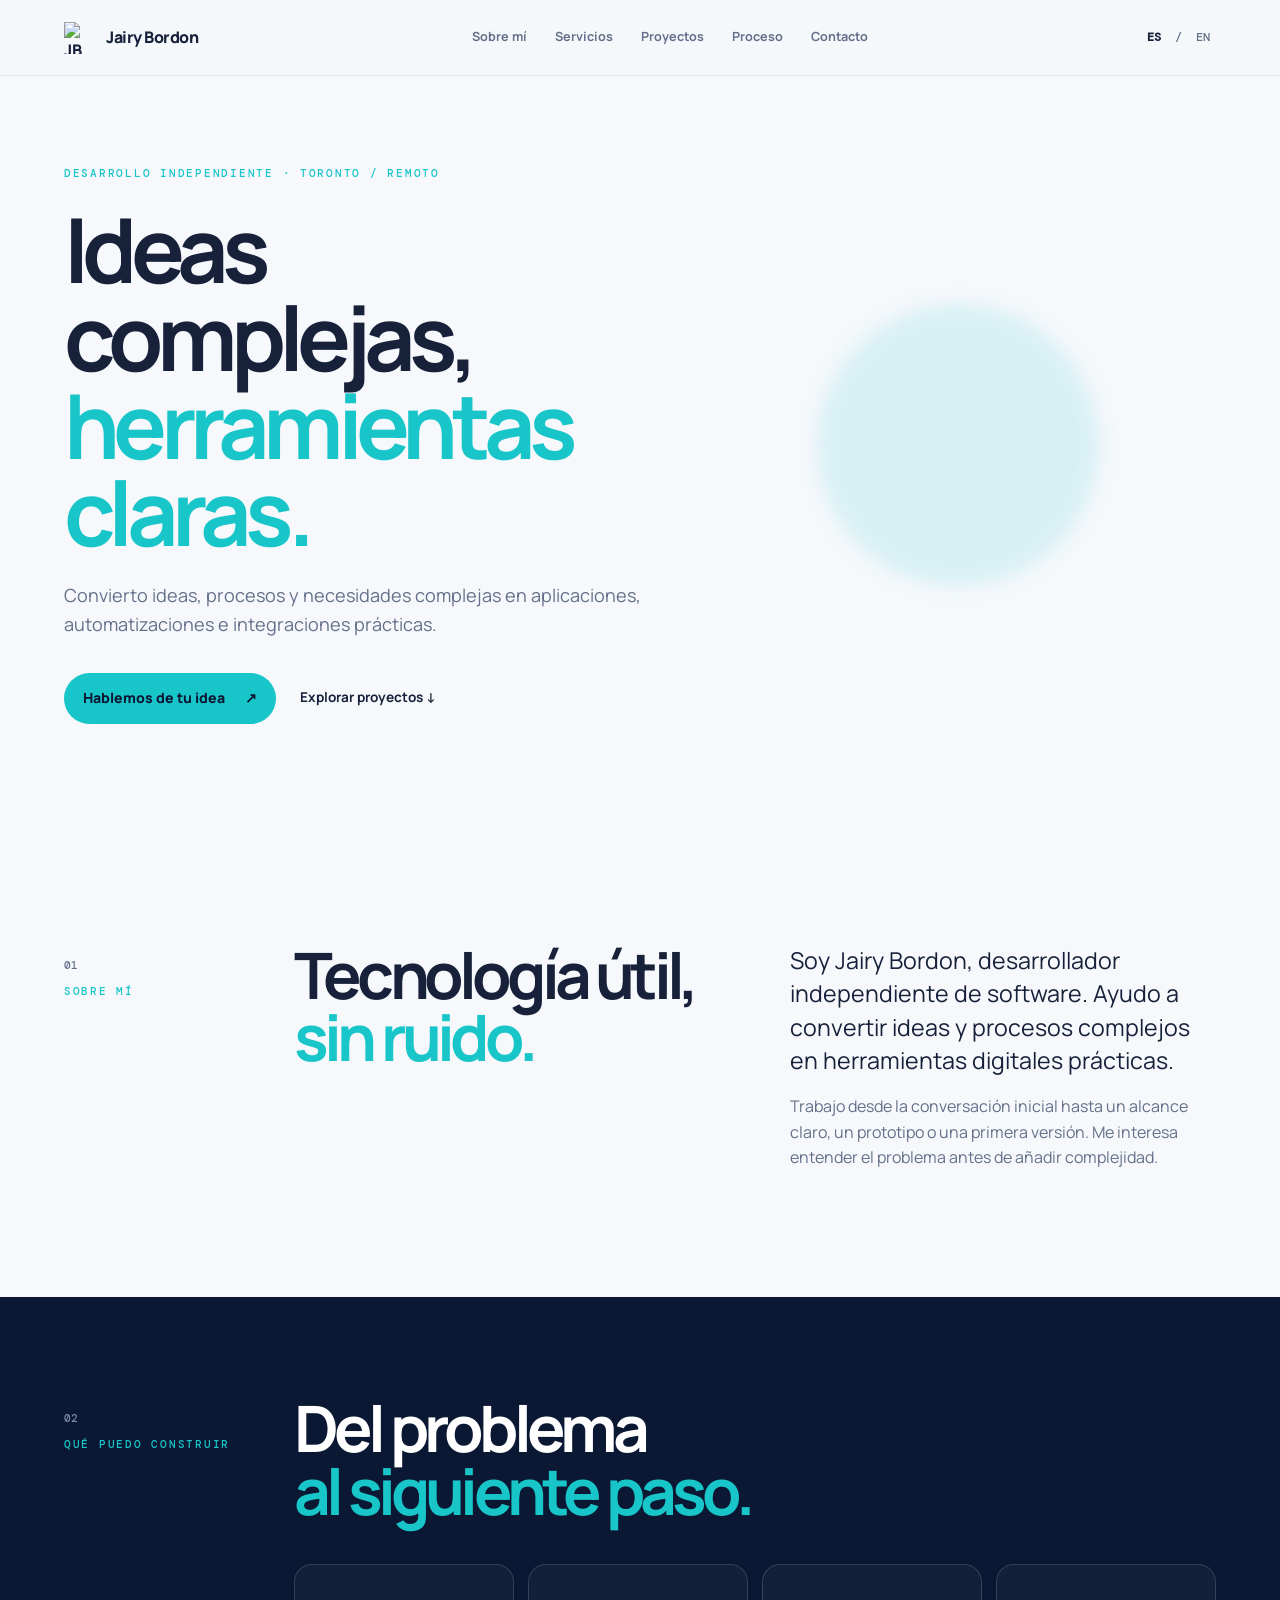
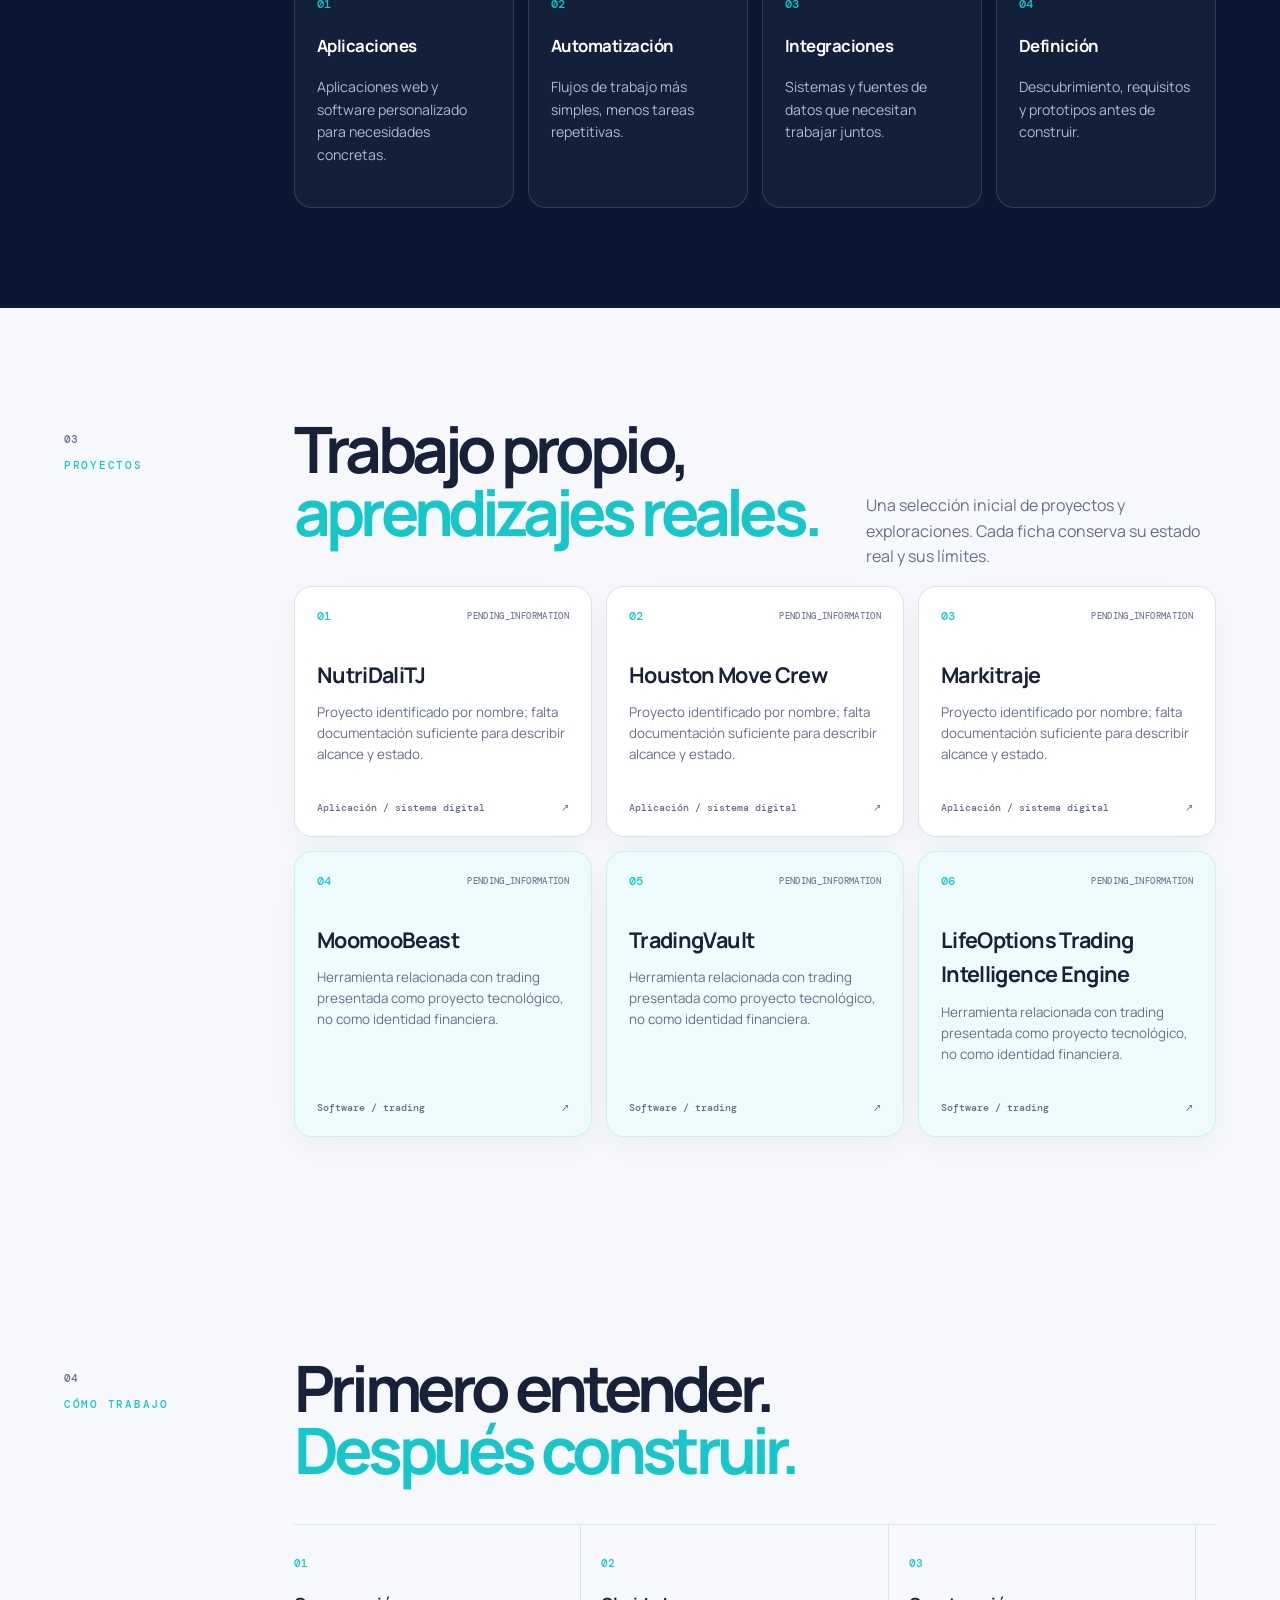
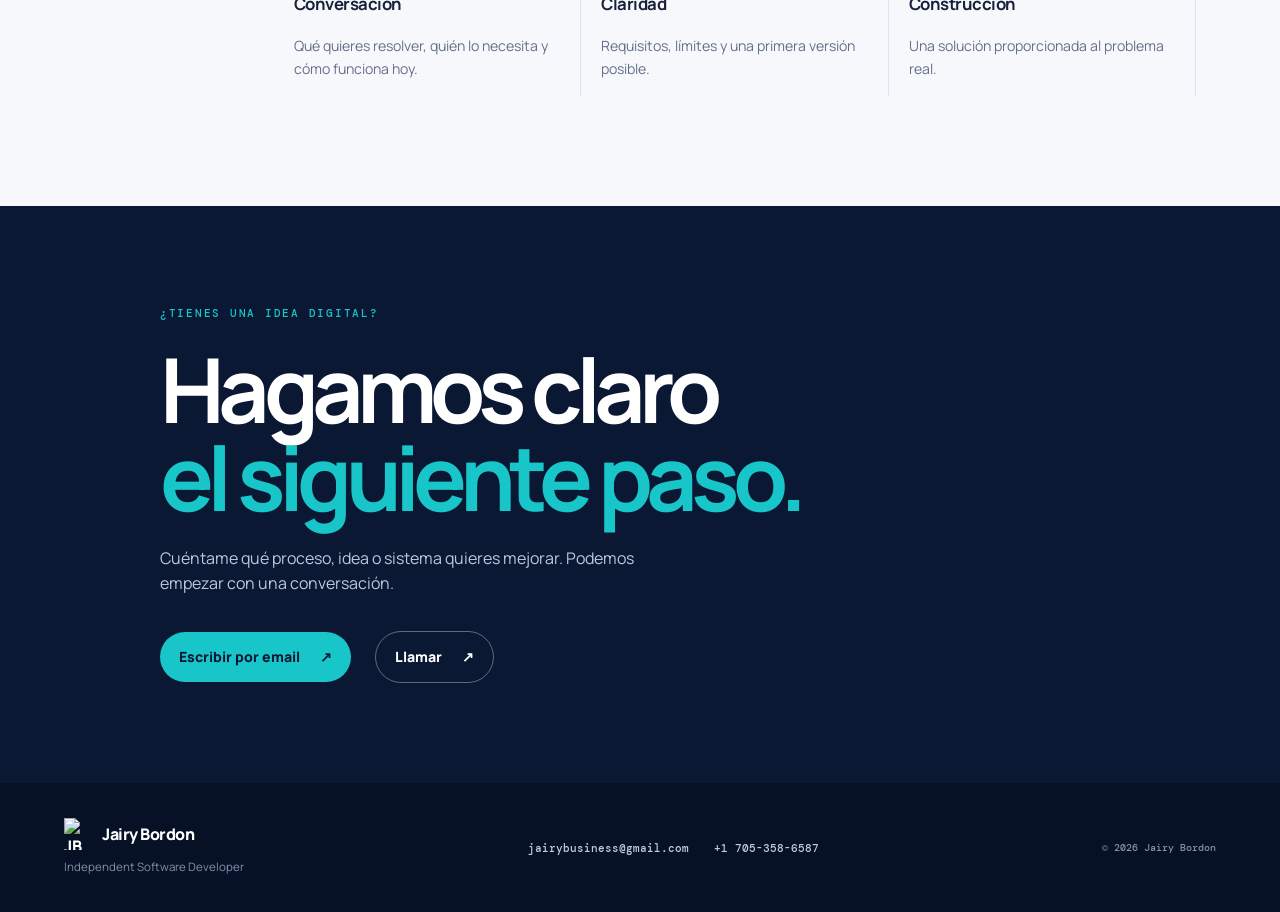
==== web/index.html @ 94739e85 "feat: add bilingual Jairy Bordon portfolio site" ====
<!doctype html>
<html lang="es">
  <head>
    <meta charset="utf-8" />
    <meta name="viewport" content="width=device-width, initial-scale=1" />
    <meta name="theme-color" content="#0b1833" />
    <meta name="description" content="Jairy Bordon — desarrollador independiente de software, aplicaciones, automatización e integraciones." />
    <meta property="og:title" content="Jairy Bordon — Independent Software Developer" />
    <meta property="og:description" content="Aplicaciones, automatización e integraciones para convertir ideas complejas en herramientas prácticas." />
    <meta property="og:type" content="website" />
    <link rel="icon" href="../06_assets/phase-1/JB_favicon.svg" type="image/svg+xml" />
    <link rel="stylesheet" href="styles.css" />
    <title>Jairy Bordon — Desarrollador independiente de software</title>
  </head>
  <body>
    <header class="site-header">
      <a class="brand" href="#top" aria-label="Jairy Bordon, inicio">
        <img src="../06_assets/phase-1/JB_logo_primary.svg" alt="JB" />
        <span>Jairy Bordon</span>
      </a>
      <nav class="nav" aria-label="Navegación principal">
        <a href="#about" data-i18n="navAbout">Sobre mí</a>
        <a href="#services" data-i18n="navServices">Servicios</a>
        <a href="#projects" data-i18n="navProjects">Proyectos</a>
        <a href="#process" data-i18n="navProcess">Proceso</a>
        <a href="#contact" data-i18n="navContact">Contacto</a>
      </nav>
      <div class="header-actions">
        <a class="language active" href="#" data-lang="es">ES</a>
        <span>/</span>
        <a class="language" href="#" data-lang="en">EN</a>
        <button class="menu-toggle" aria-expanded="false" aria-controls="mobile-nav" aria-label="Abrir menú">☰</button>
      </div>
    </header>

    <nav id="mobile-nav" class="mobile-nav" aria-label="Navegación móvil">
      <a href="#about" data-i18n="navAbout">Sobre mí</a><a href="#services" data-i18n="navServices">Servicios</a><a href="#projects" data-i18n="navProjects">Proyectos</a><a href="#process" data-i18n="navProcess">Proceso</a><a href="#contact" data-i18n="navContact">Contacto</a>
    </nav>

    <main id="top">
      <section class="hero section-shell">
        <div class="hero-copy">
          <p class="eyebrow" data-i18n="eyebrow">DESARROLLO INDEPENDIENTE · TORONTO / REMOTO</p>
          <h1 data-i18n="heroTitle">Ideas complejas,<br /><em>herramientas claras.</em></h1>
          <p class="hero-lede" data-i18n="heroLede">Convierto ideas, procesos y necesidades complejas en aplicaciones, automatizaciones e integraciones prácticas.</p>
          <div class="hero-actions"><a class="button primary" href="#contact" data-i18n="heroCta">Hablemos de tu idea <span>↗</span></a><a class="text-link" href="#projects" data-i18n="heroExplore">Explorar proyectos ↓</a></div>
        </div>
        <div class="hero-mark" aria-hidden="true"><div class="mark-glow"></div><img src="../06_assets/phase-1/JB_logo_primary.svg" alt="" /></div>
      </section>

      <section id="about" class="section-shell split-section">
        <div class="section-label"><span>01</span><span data-i18n="aboutLabel">SOBRE MÍ</span></div>
        <div class="section-content about-grid"><div><h2 data-i18n="aboutTitle">Tecnología útil,<br /><em>sin ruido.</em></h2></div><div><p class="large-copy" data-i18n="aboutCopy">Soy Jairy Bordon, desarrollador independiente de software. Ayudo a convertir ideas y procesos complejos en herramientas digitales prácticas.</p><p data-i18n="aboutCopy2">Trabajo desde la conversación inicial hasta un alcance claro, un prototipo o una primera versión. Me interesa entender el problema antes de añadir complejidad.</p></div></div>
      </section>

      <section id="services" class="section-shell dark-section">
        <div class="section-label"><span>02</span><span data-i18n="servicesLabel">QUÉ PUEDO CONSTRUIR</span></div>
        <div class="section-content"><h2 data-i18n="servicesTitle">Del problema<br /><em>al siguiente paso.</em></h2><div class="service-grid">
          <article class="service-card"><span>01</span><h3 data-i18n="service1Title">Aplicaciones</h3><p data-i18n="service1Copy">Aplicaciones web y software personalizado para necesidades concretas.</p></article>
          <article class="service-card"><span>02</span><h3 data-i18n="service2Title">Automatización</h3><p data-i18n="service2Copy">Flujos de trabajo más simples, menos tareas repetitivas.</p></article>
          <article class="service-card"><span>03</span><h3 data-i18n="service3Title">Integraciones</h3><p data-i18n="service3Copy">Sistemas y fuentes de datos que necesitan trabajar juntos.</p></article>
          <article class="service-card"><span>04</span><h3 data-i18n="service4Title">Definición</h3><p data-i18n="service4Copy">Descubrimiento, requisitos y prototipos antes de construir.</p></article>
        </div></div>
      </section>

      <section id="projects" class="section-shell split-section">
        <div class="section-label"><span>03</span><span data-i18n="projectsLabel">PROYECTOS</span></div>
        <div class="section-content"><div class="projects-heading"><h2 data-i18n="projectsTitle">Trabajo propio,<br /><em>aprendizajes reales.</em></h2><p data-i18n="projectsIntro">Una selección inicial de proyectos y exploraciones. Cada ficha conserva su estado real y sus límites.</p></div><div class="project-grid">
          <article class="project-card"><div class="project-top"><span class="project-number">01</span><span class="status">PENDING_INFORMATION</span></div><h3>NutriDaliTJ</h3><p data-i18n="projectPending">Proyecto identificado por nombre; falta documentación suficiente para describir alcance y estado.</p><div class="project-foot"><span data-i18n="projectCategory">Aplicación / sistema digital</span><span>↗</span></div></article>
          <article class="project-card"><div class="project-top"><span class="project-number">02</span><span class="status">PENDING_INFORMATION</span></div><h3>Houston Move Crew</h3><p data-i18n="projectPending">Proyecto identificado por nombre; falta documentación suficiente para describir alcance y estado.</p><div class="project-foot"><span data-i18n="projectCategory">Operaciones / sistema</span><span>↗</span></div></article>
          <article class="project-card"><div class="project-top"><span class="project-number">03</span><span class="status">PENDING_INFORMATION</span></div><h3>Markitraje</h3><p data-i18n="projectPending">Proyecto identificado por nombre; falta documentación suficiente para describir alcance y estado.</p><div class="project-foot"><span data-i18n="projectCategory">Producto tecnológico</span><span>↗</span></div></article>
          <article class="project-card accent-card"><div class="project-top"><span class="project-number">04</span><span class="status">PENDING_INFORMATION</span></div><h3>MoomooBeast</h3><p data-i18n="tradingProject">Herramienta relacionada con trading presentada como proyecto tecnológico, no como identidad financiera.</p><div class="project-foot"><span data-i18n="tradingCategory">Software / trading</span><span>↗</span></div></article>
          <article class="project-card accent-card"><div class="project-top"><span class="project-number">05</span><span class="status">PENDING_INFORMATION</span></div><h3>TradingVault</h3><p data-i18n="tradingProject">Herramienta relacionada con trading presentada como proyecto tecnológico, no como identidad financiera.</p><div class="project-foot"><span data-i18n="tradingCategory">Software / trading</span><span>↗</span></div></article>
          <article class="project-card accent-card"><div class="project-top"><span class="project-number">06</span><span class="status">PENDING_INFORMATION</span></div><h3>LifeOptions Trading Intelligence Engine</h3><p data-i18n="tradingProject">Herramienta relacionada con trading presentada como proyecto tecnológico, no como identidad financiera.</p><div class="project-foot"><span data-i18n="tradingCategory">Software / intelligence</span><span>↗</span></div></article>
        </div></div>
      </section>

      <section id="process" class="section-shell process-section">
        <div class="section-label"><span>04</span><span data-i18n="processLabel">CÓMO TRABAJO</span></div><div class="section-content"><h2 data-i18n="processTitle">Primero entender.<br /><em>Después construir.</em></h2><div class="process-list"><div><span>01</span><h3 data-i18n="process1Title">Conversación</h3><p data-i18n="process1Copy">Qué quieres resolver, quién lo necesita y cómo funciona hoy.</p></div><div><span>02</span><h3 data-i18n="process2Title">Claridad</h3><p data-i18n="process2Copy">Requisitos, límites y una primera versión posible.</p></div><div><span>03</span><h3 data-i18n="process3Title">Construcción</h3><p data-i18n="process3Copy">Una solución proporcionada al problema real.</p></div></div></div>
      </section>

      <section id="contact" class="contact-section"><div class="section-shell contact-inner"><p class="eyebrow" data-i18n="contactEyebrow">¿TIENES UNA IDEA DIGITAL?</p><h2 data-i18n="contactTitle">Hagamos claro<br /><em>el siguiente paso.</em></h2><p data-i18n="contactCopy">Cuéntame qué proceso, idea o sistema quieres mejorar. Podemos empezar con una conversación.</p><div class="contact-actions"><a class="button primary" href="mailto:jairybusiness@gmail.com" data-i18n="emailCta">Escribir por email <span>↗</span></a><a class="button outline" href="tel:+17053586587" data-i18n="callCta">Llamar <span>↗</span></a></div></div></section>
    </main>
    <footer class="site-footer"><div class="section-shell footer-inner"><div><a class="brand" href="#top"><img src="../06_assets/phase-1/JB_logo_primary.svg" alt="JB" /><span>Jairy Bordon</span></a><p data-i18n="footerRole">Independent Software Developer</p></div><div class="footer-links"><a href="mailto:jairybusiness@gmail.com">jairybusiness@gmail.com</a><a href="tel:+17053586587">+1 705-358-6587</a></div><span class="footer-note">© <span id="year"></span> Jairy Bordon</span></div></footer>
    <script src="app.js"></script>
  </body>
</html>
---- web/styles.css ----
@import url('https://fonts.googleapis.com/css2?family=DM+Mono:wght@400;500&family=Manrope:wght@400;500;600;700;800&display=swap');
:root{--navy:#0b1833;--navy-2:#102957;--ink:#17213a;--muted:#64708a;--line:#dce3ed;--paper:#f6f8fb;--teal:#18c5c9;--white:#fff;--radius:18px}*{box-sizing:border-box}html{scroll-behavior:smooth}body{margin:0;background:var(--paper);color:var(--ink);font-family:Manrope,Arial,sans-serif;line-height:1.6}a{color:inherit;text-decoration:none}p{margin:0 0 1rem}.site-header{height:76px;padding:0 5vw;display:flex;align-items:center;justify-content:space-between;background:rgba(246,248,251,.9);backdrop-filter:blur(15px);position:sticky;top:0;z-index:5;border-bottom:1px solid rgba(220,227,237,.7)}.brand{display:flex;align-items:center;gap:10px;font-weight:800;letter-spacing:-.03em}.brand img{width:32px;height:32px;object-fit:contain}.nav{display:flex;gap:28px;font-size:.79rem;font-weight:700;color:var(--muted)}.nav a:hover,.footer-links a:hover,.text-link:hover{color:var(--teal)}.header-actions{display:flex;gap:8px;align-items:center;font:500 .72rem 'DM Mono',monospace;color:var(--muted)}.language{padding:6px}.language.active{color:var(--ink);font-weight:700}.menu-toggle{display:none;border:0;background:none;font-size:1.4rem}.mobile-nav{display:none}.section-shell{width:min(1180px,90vw);margin:auto}.hero{min-height:650px;display:grid;grid-template-columns:1.08fr .92fr;align-items:center;gap:30px;padding:90px 0 110px}.eyebrow,.section-label{font:500 .68rem 'DM Mono',monospace;letter-spacing:.16em;color:var(--teal)}.hero h1,h2{font-size:clamp(3rem,7vw,6.2rem);line-height:.98;letter-spacing:-.075em;margin:25px 0}.hero h1 em,h2 em{font-style:normal;color:var(--teal)}.hero-lede{max-width:580px;font-size:1.13rem;color:var(--muted)}.hero-actions,.contact-actions{display:flex;align-items:center;gap:24px;margin-top:34px}.button{display:inline-flex;gap:20px;align-items:center;padding:14px 19px;border-radius:999px;font-weight:800;font-size:.88rem;transition:transform .2s,background .2s}.button:hover{transform:translateY(-2px)}.button.primary{background:var(--teal);color:var(--navy)}.button.outline{border:1px solid rgba(255,255,255,.35);color:white}.text-link{font-weight:700;font-size:.85rem}.hero-mark{min-height:390px;position:relative;display:grid;place-items:center}.hero-mark img{width:min(440px,80%);position:relative;filter:drop-shadow(22px 22px 0 rgba(24,197,201,.12))}.mark-glow{position:absolute;width:280px;height:280px;border-radius:50%;background:rgba(24,197,201,.14);filter:blur(10px)}.split-section{display:grid;grid-template-columns:180px 1fr;gap:50px;padding:110px 0}.section-label{display:flex;gap:12px;flex-direction:column;padding-top:14px}.section-label span:first-child{color:var(--muted);letter-spacing:0}.section-content h2{font-size:clamp(2.5rem,5vw,4.6rem);margin:0 0 42px}.about-grid{display:grid;grid-template-columns:1fr 1fr;gap:70px}.large-copy{font-size:1.45rem;line-height:1.45;color:var(--ink)}.about-grid p:not(.large-copy){color:var(--muted)}.dark-section{background:var(--navy);color:white;width:100%;padding:100px max(5vw,calc((100vw - 1180px)/2));display:grid;grid-template-columns:180px 1fr;gap:50px}.dark-section .section-label{color:var(--teal)}.dark-section .section-label span:first-child{color:#7d8ba8}.service-grid,.project-grid{display:grid;grid-template-columns:repeat(4,1fr);gap:14px}.service-card{padding:25px 22px;border:1px solid rgba(255,255,255,.14);border-radius:var(--radius);min-height:190px;background:rgba(255,255,255,.035)}.service-card span,.project-number{font:500 .72rem 'DM Mono',monospace;color:var(--teal)}h3{font-size:1.05rem;letter-spacing:-.03em}.service-card p{color:#afbad0;font-size:.88rem}.projects-heading{display:flex;justify-content:space-between;align-items:end;gap:35px}.projects-heading p{max-width:350px;color:var(--muted)}.project-grid{grid-template-columns:repeat(3,1fr)}.project-card{background:white;border:1px solid var(--line);border-radius:var(--radius);padding:22px;min-height:230px;display:flex;flex-direction:column;box-shadow:0 12px 35px rgba(24,41,73,.04)}.project-card.accent-card{background:#eefbfd;border-color:#c9f0f0}.project-top,.project-foot{display:flex;justify-content:space-between;align-items:center}.status{font:500 .55rem 'DM Mono',monospace;color:#72809a;letter-spacing:.04em}.project-card h3{font-size:1.35rem;margin:34px 0 10px}.project-card p{font-size:.84rem;color:var(--muted);line-height:1.55}.project-foot{margin-top:auto;padding-top:20px;color:var(--muted);font:500 .63rem 'DM Mono',monospace}.process-section{display:grid;grid-template-columns:180px 1fr;gap:50px;padding:110px 0}.process-list{display:grid;grid-template-columns:repeat(3,1fr);border-top:1px solid var(--line)}.process-list>div{padding:24px 20px 0 0;border-right:1px solid var(--line);margin-right:20px}.process-list span{font:500 .7rem 'DM Mono',monospace;color:var(--teal)}.process-list p{color:var(--muted);font-size:.88rem}.contact-section{background:var(--navy);color:white;padding:100px 0}.contact-inner{max-width:960px}.contact-section h2{margin-bottom:25px}.contact-section p:not(.eyebrow){color:#bdc8dd;max-width:510px}.site-footer{background:#071126;color:#c1cbe0;padding:35px 0}.footer-inner{display:flex;align-items:center;justify-content:space-between;gap:25px}.footer-inner .brand{color:white}.footer-inner .brand img{width:28px}.footer-inner p{font-size:.72rem;color:#8190ab;margin:8px 0 0}.footer-links{display:flex;gap:25px;font:500 .7rem 'DM Mono',monospace}.footer-note{font:500 .65rem 'DM Mono',monospace;color:#8190ab}@media(max-width:850px){.nav{display:none}.menu-toggle{display:block}.mobile-nav{position:fixed;top:76px;right:5vw;left:5vw;padding:18px;background:white;border:1px solid var(--line);border-radius:14px;box-shadow:0 15px 35px rgba(10,25,50,.15);z-index:4}.mobile-nav.open{display:grid;gap:16px}.hero{grid-template-columns:1fr;padding:70px 0}.hero-mark{min-height:300px;order:-1}.hero-mark img{width:250px}.split-section,.dark-section,.process-section{grid-template-columns:1fr;gap:28px;padding:75px 5vw}.about-grid{grid-template-columns:1fr;gap:25px}.section-shell{width:auto;margin:0 5vw}.dark-section .section-content{width:auto}.service-grid{grid-template-columns:repeat(2,1fr)}.project-grid{grid-template-columns:1fr 1fr}.projects-heading{display:block}.projects-heading p{margin-top:-25px;margin-bottom:35px}.footer-inner{flex-wrap:wrap}.footer-links{width:100%;order:3}}@media(max-width:520px){.hero h1{font-size:3.5rem}.hero-lede{font-size:1rem}.hero-actions{align-items:flex-start;flex-direction:column;gap:18px}.service-grid,.project-grid{grid-template-columns:1fr}.contact-actions{flex-wrap:wrap}.footer-links{flex-direction:column;gap:8px}}
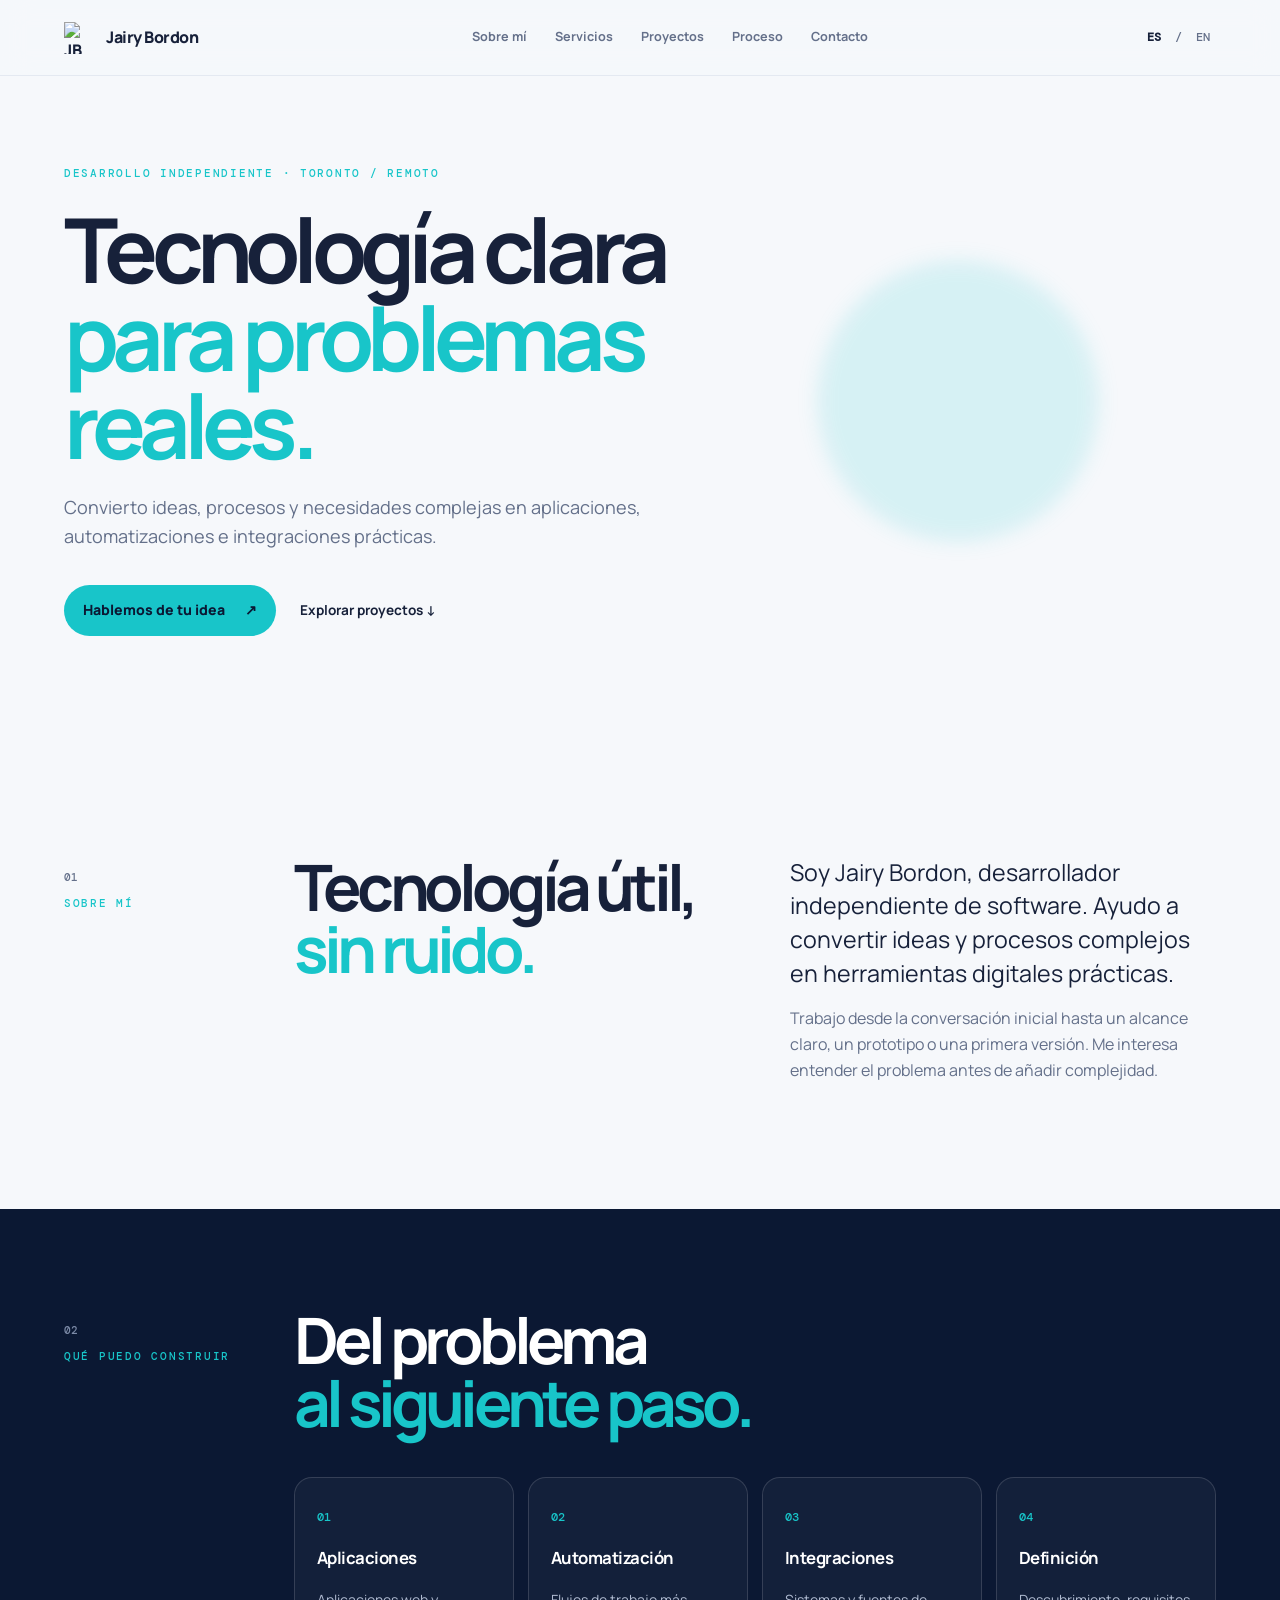
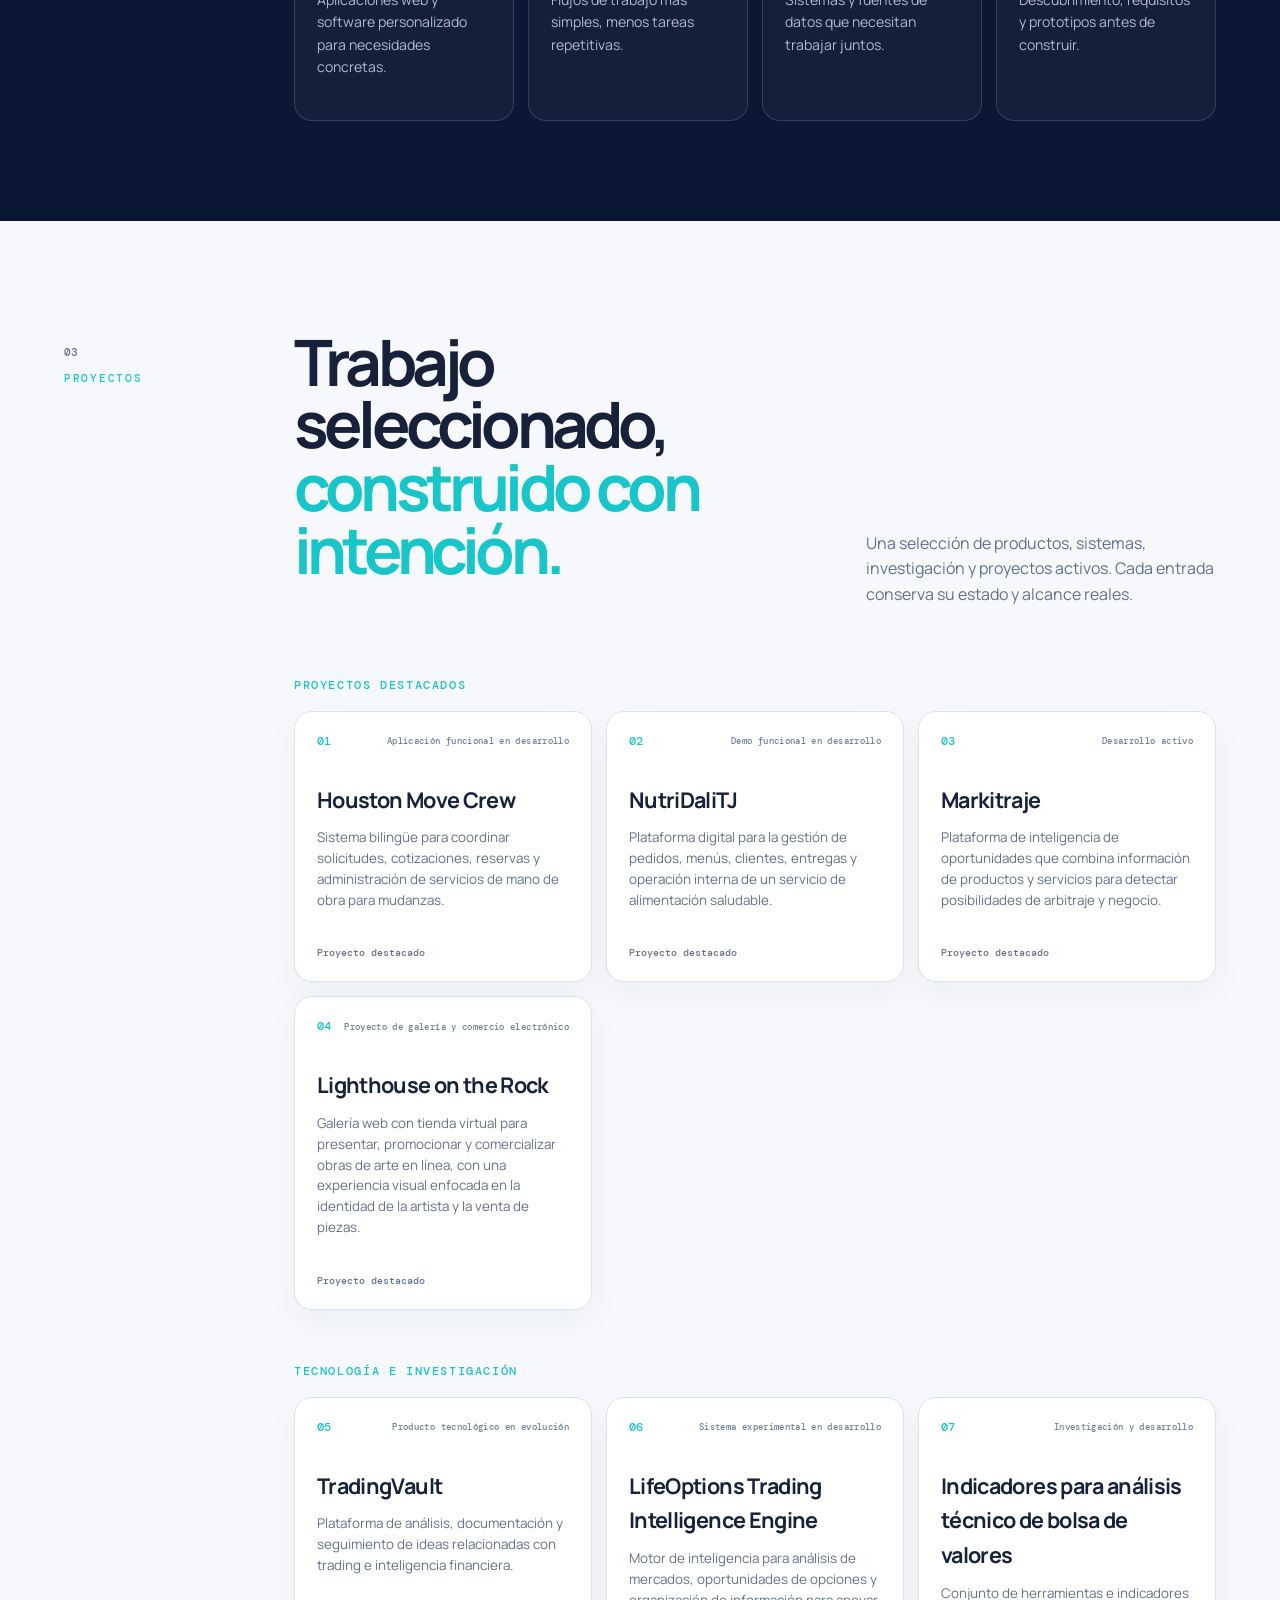
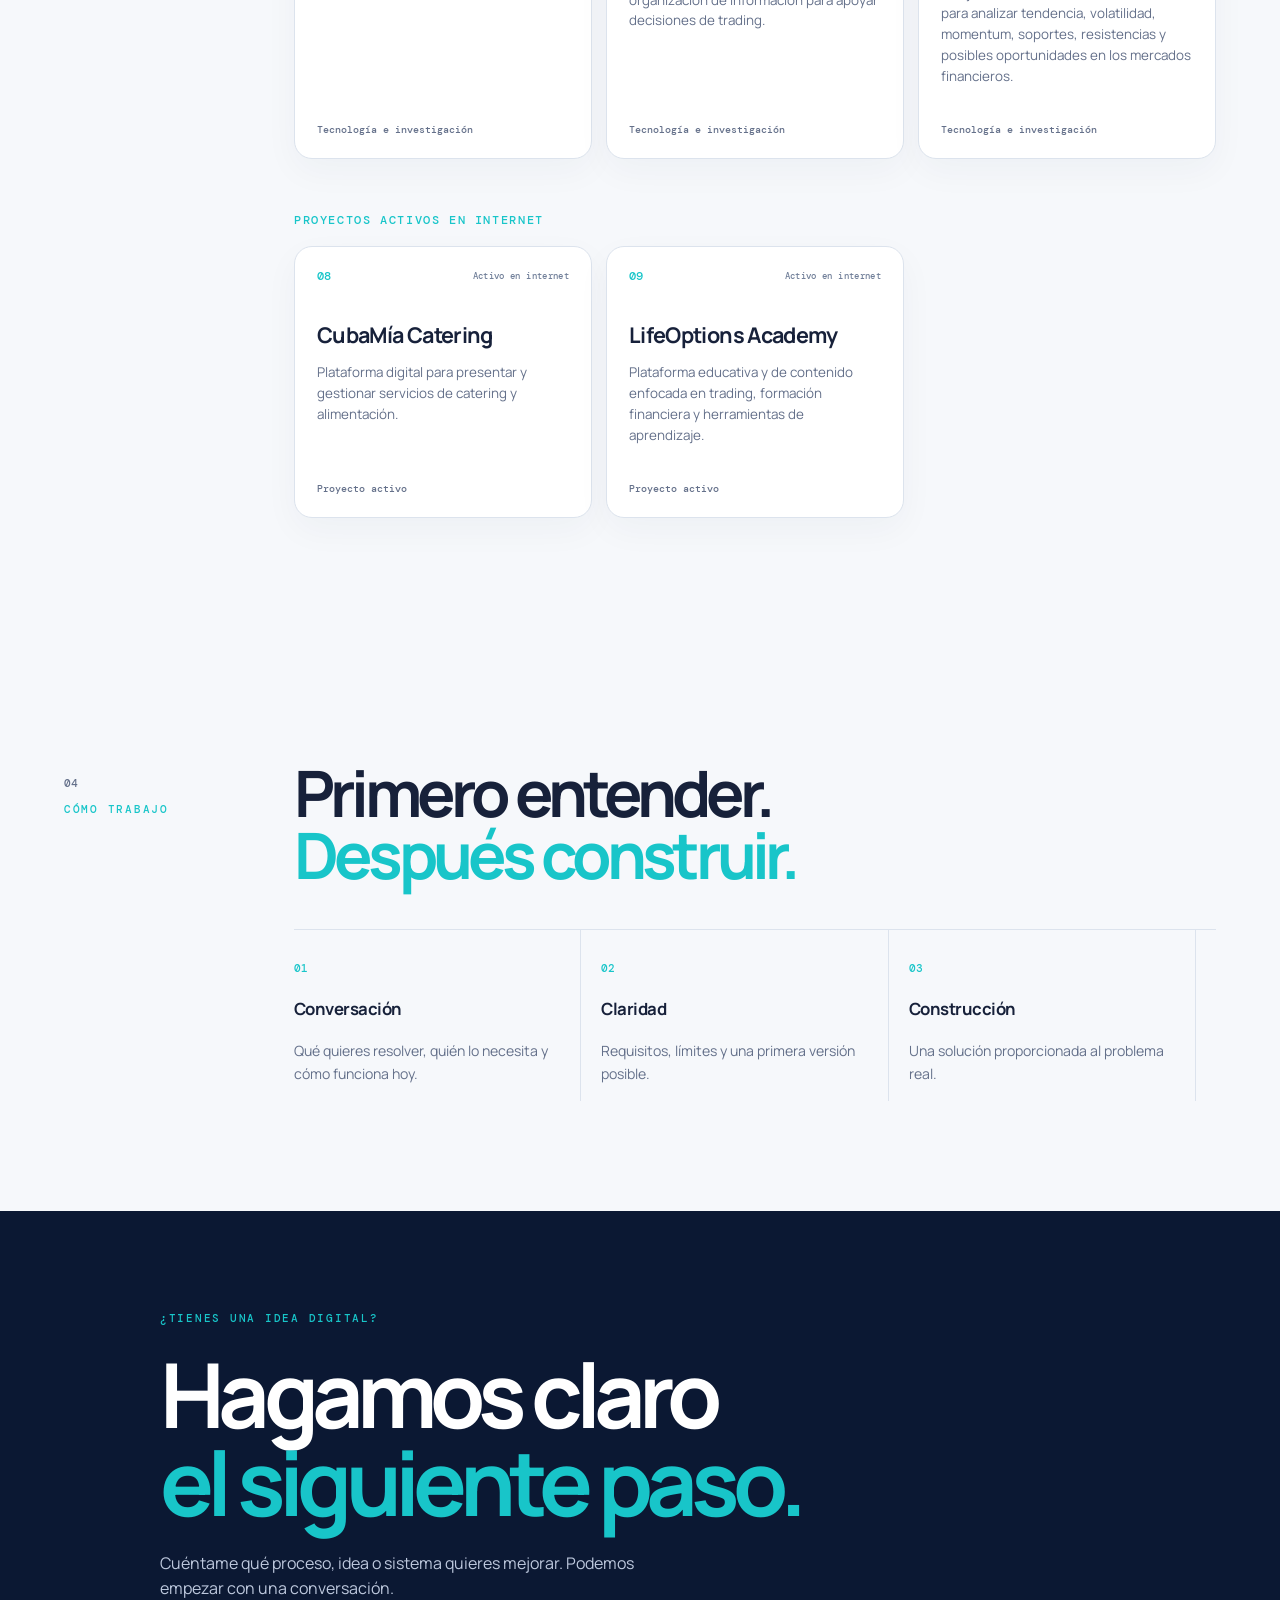
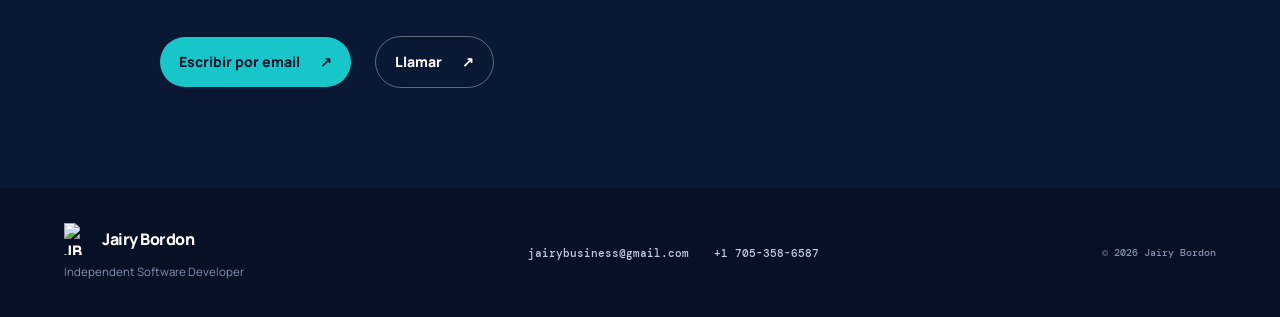
==== commit 0669fb74: "Update Jairy Bordon landing project showcase" ====
--- a/web/index.html
+++ b/web/index.html
@@ -41,7 +41,7 @@
       <section class="hero section-shell">
         <div class="hero-copy">
           <p class="eyebrow" data-i18n="eyebrow">DESARROLLO INDEPENDIENTE · TORONTO / REMOTO</p>
-          <h1 data-i18n="heroTitle">Ideas complejas,<br /><em>herramientas claras.</em></h1>
+          <h1 data-i18n="heroTitle">Tecnología clara<br /><em>para problemas reales.</em></h1>
           <p class="hero-lede" data-i18n="heroLede">Convierto ideas, procesos y necesidades complejas en aplicaciones, automatizaciones e integraciones prácticas.</p>
           <div class="hero-actions"><a class="button primary" href="#contact" data-i18n="heroCta">Hablemos de tu idea <span>↗</span></a><a class="text-link" href="#projects" data-i18n="heroExplore">Explorar proyectos ↓</a></div>
         </div>
@@ -63,17 +63,7 @@
         </div></div>
       </section>
 
-      <section id="projects" class="section-shell split-section">
-        <div class="section-label"><span>03</span><span data-i18n="projectsLabel">PROYECTOS</span></div>
-        <div class="section-content"><div class="projects-heading"><h2 data-i18n="projectsTitle">Trabajo propio,<br /><em>aprendizajes reales.</em></h2><p data-i18n="projectsIntro">Una selección inicial de proyectos y exploraciones. Cada ficha conserva su estado real y sus límites.</p></div><div class="project-grid">
-          <article class="project-card"><div class="project-top"><span class="project-number">01</span><span class="status">PENDING_INFORMATION</span></div><h3>NutriDaliTJ</h3><p data-i18n="projectPending">Proyecto identificado por nombre; falta documentación suficiente para describir alcance y estado.</p><div class="project-foot"><span data-i18n="projectCategory">Aplicación / sistema digital</span><span>↗</span></div></article>
-          <article class="project-card"><div class="project-top"><span class="project-number">02</span><span class="status">PENDING_INFORMATION</span></div><h3>Houston Move Crew</h3><p data-i18n="projectPending">Proyecto identificado por nombre; falta documentación suficiente para describir alcance y estado.</p><div class="project-foot"><span data-i18n="projectCategory">Operaciones / sistema</span><span>↗</span></div></article>
-          <article class="project-card"><div class="project-top"><span class="project-number">03</span><span class="status">PENDING_INFORMATION</span></div><h3>Markitraje</h3><p data-i18n="projectPending">Proyecto identificado por nombre; falta documentación suficiente para describir alcance y estado.</p><div class="project-foot"><span data-i18n="projectCategory">Producto tecnológico</span><span>↗</span></div></article>
-          <article class="project-card accent-card"><div class="project-top"><span class="project-number">04</span><span class="status">PENDING_INFORMATION</span></div><h3>MoomooBeast</h3><p data-i18n="tradingProject">Herramienta relacionada con trading presentada como proyecto tecnológico, no como identidad financiera.</p><div class="project-foot"><span data-i18n="tradingCategory">Software / trading</span><span>↗</span></div></article>
-          <article class="project-card accent-card"><div class="project-top"><span class="project-number">05</span><span class="status">PENDING_INFORMATION</span></div><h3>TradingVault</h3><p data-i18n="tradingProject">Herramienta relacionada con trading presentada como proyecto tecnológico, no como identidad financiera.</p><div class="project-foot"><span data-i18n="tradingCategory">Software / trading</span><span>↗</span></div></article>
-          <article class="project-card accent-card"><div class="project-top"><span class="project-number">06</span><span class="status">PENDING_INFORMATION</span></div><h3>LifeOptions Trading Intelligence Engine</h3><p data-i18n="tradingProject">Herramienta relacionada con trading presentada como proyecto tecnológico, no como identidad financiera.</p><div class="project-foot"><span data-i18n="tradingCategory">Software / intelligence</span><span>↗</span></div></article>
-        </div></div>
-      </section>
+      <section id="projects" class="section-shell split-section"><div class="section-label"><span>03</span><span data-i18n="projectsLabel">PROJECTS</span></div><div class="section-content"><div class="projects-heading"><h2 data-i18n="projectsTitle">Selected work,<br /><em>built with intent.</em></h2><p data-i18n="projectsIntro">A curated view of products, systems, research and live projects. Each entry keeps its real status and scope.</p></div><h3 class="project-group-title" data-project-group="featured">Featured Projects</h3><div class="project-grid"><article class="project-card featured" data-project-id="houston"><div class="project-top"><span class="project-number">01</span><span class="status">Functional demo in development</span></div><h3>Houston Move Crew</h3><p>Sistema bilingüe para coordinar solicitudes, cotizaciones, reservas y administración de servicios de mano de obra para mudanzas.</p><div class="project-foot"><span>Featured Project</span></div></article><article class="project-card featured" data-project-id="nutridali"><div class="project-top"><span class="project-number">02</span><span class="status">Functional demo in development</span></div><h3>NutriDaliTJ</h3><p>Plataforma digital para la gestión de pedidos, menús, clientes, entregas y operación interna de un servicio de alimentación saludable.</p><div class="project-foot"><span>Featured Project</span></div></article><article class="project-card featured" data-project-id="markitraje"><div class="project-top"><span class="project-number">03</span><span class="status">Active development</span></div><h3>Markitraje</h3><p>Plataforma de inteligencia de oportunidades que combina información de productos y servicios para detectar posibilidades de arbitraje y negocio.</p><div class="project-foot"><span>Featured Project</span></div></article><article class="project-card featured" data-project-id="lighthouse"><div class="project-top"><span class="project-number">04</span><span class="status">Active online</span></div><h3>Lighthouse on the Rock</h3><p>Galería web con tienda virtual para presentar, promocionar y comercializar obras de arte en línea, con una experiencia visual enfocada en la identidad de la artista y la venta de piezas.</p><div class="project-foot"><span>Featured Project</span></div></article></div><h3 class="project-group-title" data-project-group="research">Technology and Research</h3><div class="project-grid"><article class="project-card " data-project-id="tradingvault"><div class="project-top"><span class="project-number">05</span><span class="status">Evolving technology product</span></div><h3>TradingVault</h3><p>Plataforma de análisis, documentación y seguimiento de ideas relacionadas con trading e inteligencia financiera.</p><div class="project-foot"><span>Technology and Research</span></div></article><article class="project-card " data-project-id="engine"><div class="project-top"><span class="project-number">06</span><span class="status">Experimental system in development</span></div><h3>LifeOptions Trading Intelligence Engine</h3><p>Motor de inteligencia para análisis de mercados, oportunidades de opciones y organización de información para apoyar decisiones de trading.</p><div class="project-foot"><span>Technology and Research</span></div></article><article class="project-card " data-project-id="indicators"><div class="project-top"><span class="project-number">07</span><span class="status">Research and development</span></div><h3>Indicadores para análisis técnico de bolsa de valores</h3><p>Conjunto de herramientas e indicadores para analizar tendencia, volatilidad, momentum, soportes, resistencias y posibles oportunidades en los mercados financieros.</p><div class="project-foot"><span>Technology and Research</span></div></article></div><h3 class="project-group-title" data-project-group="live">Live Projects</h3><div class="project-grid"><article class="project-card " data-project-id="cubamia"><div class="project-top"><span class="project-number">08</span><span class="status">Active online</span></div><h3>CubaMía Catering</h3><p>Plataforma digital para presentar y gestionar servicios de catering y alimentación.</p><div class="project-foot"><span>Live Project</span></div></article><article class="project-card " data-project-id="academy"><div class="project-top"><span class="project-number">09</span><span class="status">Active online</span></div><h3>LifeOptions Academy</h3><p>Plataforma educativa y de contenido enfocada en trading, formación financiera y herramientas de aprendizaje.</p><div class="project-foot"><span>Live Project</span></div></article></div></div></section>
 
       <section id="process" class="section-shell process-section">
         <div class="section-label"><span>04</span><span data-i18n="processLabel">CÓMO TRABAJO</span></div><div class="section-content"><h2 data-i18n="processTitle">Primero entender.<br /><em>Después construir.</em></h2><div class="process-list"><div><span>01</span><h3 data-i18n="process1Title">Conversación</h3><p data-i18n="process1Copy">Qué quieres resolver, quién lo necesita y cómo funciona hoy.</p></div><div><span>02</span><h3 data-i18n="process2Title">Claridad</h3><p data-i18n="process2Copy">Requisitos, límites y una primera versión posible.</p></div><div><span>03</span><h3 data-i18n="process3Title">Construcción</h3><p data-i18n="process3Copy">Una solución proporcionada al problema real.</p></div></div></div>
--- a/web/styles.css
+++ b/web/styles.css
@@ -1,2 +1,4 @@
 @import url('https://fonts.googleapis.com/css2?family=DM+Mono:wght@400;500&family=Manrope:wght@400;500;600;700;800&display=swap');
 :root{--navy:#0b1833;--navy-2:#102957;--ink:#17213a;--muted:#64708a;--line:#dce3ed;--paper:#f6f8fb;--teal:#18c5c9;--white:#fff;--radius:18px}*{box-sizing:border-box}html{scroll-behavior:smooth}body{margin:0;background:var(--paper);color:var(--ink);font-family:Manrope,Arial,sans-serif;line-height:1.6}a{color:inherit;text-decoration:none}p{margin:0 0 1rem}.site-header{height:76px;padding:0 5vw;display:flex;align-items:center;justify-content:space-between;background:rgba(246,248,251,.9);backdrop-filter:blur(15px);position:sticky;top:0;z-index:5;border-bottom:1px solid rgba(220,227,237,.7)}.brand{display:flex;align-items:center;gap:10px;font-weight:800;letter-spacing:-.03em}.brand img{width:32px;height:32px;object-fit:contain}.nav{display:flex;gap:28px;font-size:.79rem;font-weight:700;color:var(--muted)}.nav a:hover,.footer-links a:hover,.text-link:hover{color:var(--teal)}.header-actions{display:flex;gap:8px;align-items:center;font:500 .72rem 'DM Mono',monospace;color:var(--muted)}.language{padding:6px}.language.active{color:var(--ink);font-weight:700}.menu-toggle{display:none;border:0;background:none;font-size:1.4rem}.mobile-nav{display:none}.section-shell{width:min(1180px,90vw);margin:auto}.hero{min-height:650px;display:grid;grid-template-columns:1.08fr .92fr;align-items:center;gap:30px;padding:90px 0 110px}.eyebrow,.section-label{font:500 .68rem 'DM Mono',monospace;letter-spacing:.16em;color:var(--teal)}.hero h1,h2{font-size:clamp(3rem,7vw,6.2rem);line-height:.98;letter-spacing:-.075em;margin:25px 0}.hero h1 em,h2 em{font-style:normal;color:var(--teal)}.hero-lede{max-width:580px;font-size:1.13rem;color:var(--muted)}.hero-actions,.contact-actions{display:flex;align-items:center;gap:24px;margin-top:34px}.button{display:inline-flex;gap:20px;align-items:center;padding:14px 19px;border-radius:999px;font-weight:800;font-size:.88rem;transition:transform .2s,background .2s}.button:hover{transform:translateY(-2px)}.button.primary{background:var(--teal);color:var(--navy)}.button.outline{border:1px solid rgba(255,255,255,.35);color:white}.text-link{font-weight:700;font-size:.85rem}.hero-mark{min-height:390px;position:relative;display:grid;place-items:center}.hero-mark img{width:min(440px,80%);position:relative;filter:drop-shadow(22px 22px 0 rgba(24,197,201,.12))}.mark-glow{position:absolute;width:280px;height:280px;border-radius:50%;background:rgba(24,197,201,.14);filter:blur(10px)}.split-section{display:grid;grid-template-columns:180px 1fr;gap:50px;padding:110px 0}.section-label{display:flex;gap:12px;flex-direction:column;padding-top:14px}.section-label span:first-child{color:var(--muted);letter-spacing:0}.section-content h2{font-size:clamp(2.5rem,5vw,4.6rem);margin:0 0 42px}.about-grid{display:grid;grid-template-columns:1fr 1fr;gap:70px}.large-copy{font-size:1.45rem;line-height:1.45;color:var(--ink)}.about-grid p:not(.large-copy){color:var(--muted)}.dark-section{background:var(--navy);color:white;width:100%;padding:100px max(5vw,calc((100vw - 1180px)/2));display:grid;grid-template-columns:180px 1fr;gap:50px}.dark-section .section-label{color:var(--teal)}.dark-section .section-label span:first-child{color:#7d8ba8}.service-grid,.project-grid{display:grid;grid-template-columns:repeat(4,1fr);gap:14px}.service-card{padding:25px 22px;border:1px solid rgba(255,255,255,.14);border-radius:var(--radius);min-height:190px;background:rgba(255,255,255,.035)}.service-card span,.project-number{font:500 .72rem 'DM Mono',monospace;color:var(--teal)}h3{font-size:1.05rem;letter-spacing:-.03em}.service-card p{color:#afbad0;font-size:.88rem}.projects-heading{display:flex;justify-content:space-between;align-items:end;gap:35px}.projects-heading p{max-width:350px;color:var(--muted)}.project-grid{grid-template-columns:repeat(3,1fr)}.project-card{background:white;border:1px solid var(--line);border-radius:var(--radius);padding:22px;min-height:230px;display:flex;flex-direction:column;box-shadow:0 12px 35px rgba(24,41,73,.04)}.project-card.accent-card{background:#eefbfd;border-color:#c9f0f0}.project-top,.project-foot{display:flex;justify-content:space-between;align-items:center}.status{font:500 .55rem 'DM Mono',monospace;color:#72809a;letter-spacing:.04em}.project-card h3{font-size:1.35rem;margin:34px 0 10px}.project-card p{font-size:.84rem;color:var(--muted);line-height:1.55}.project-foot{margin-top:auto;padding-top:20px;color:var(--muted);font:500 .63rem 'DM Mono',monospace}.process-section{display:grid;grid-template-columns:180px 1fr;gap:50px;padding:110px 0}.process-list{display:grid;grid-template-columns:repeat(3,1fr);border-top:1px solid var(--line)}.process-list>div{padding:24px 20px 0 0;border-right:1px solid var(--line);margin-right:20px}.process-list span{font:500 .7rem 'DM Mono',monospace;color:var(--teal)}.process-list p{color:var(--muted);font-size:.88rem}.contact-section{background:var(--navy);color:white;padding:100px 0}.contact-inner{max-width:960px}.contact-section h2{margin-bottom:25px}.contact-section p:not(.eyebrow){color:#bdc8dd;max-width:510px}.site-footer{background:#071126;color:#c1cbe0;padding:35px 0}.footer-inner{display:flex;align-items:center;justify-content:space-between;gap:25px}.footer-inner .brand{color:white}.footer-inner .brand img{width:28px}.footer-inner p{font-size:.72rem;color:#8190ab;margin:8px 0 0}.footer-links{display:flex;gap:25px;font:500 .7rem 'DM Mono',monospace}.footer-note{font:500 .65rem 'DM Mono',monospace;color:#8190ab}@media(max-width:850px){.nav{display:none}.menu-toggle{display:block}.mobile-nav{position:fixed;top:76px;right:5vw;left:5vw;padding:18px;background:white;border:1px solid var(--line);border-radius:14px;box-shadow:0 15px 35px rgba(10,25,50,.15);z-index:4}.mobile-nav.open{display:grid;gap:16px}.hero{grid-template-columns:1fr;padding:70px 0}.hero-mark{min-height:300px;order:-1}.hero-mark img{width:250px}.split-section,.dark-section,.process-section{grid-template-columns:1fr;gap:28px;padding:75px 5vw}.about-grid{grid-template-columns:1fr;gap:25px}.section-shell{width:auto;margin:0 5vw}.dark-section .section-content{width:auto}.service-grid{grid-template-columns:repeat(2,1fr)}.project-grid{grid-template-columns:1fr 1fr}.projects-heading{display:block}.projects-heading p{margin-top:-25px;margin-bottom:35px}.footer-inner{flex-wrap:wrap}.footer-links{width:100%;order:3}}@media(max-width:520px){.hero h1{font-size:3.5rem}.hero-lede{font-size:1rem}.hero-actions{align-items:flex-start;flex-direction:column;gap:18px}.service-grid,.project-grid{grid-template-columns:1fr}.contact-actions{flex-wrap:wrap}.footer-links{flex-direction:column;gap:8px}}
+
+.project-group-title{font:500 .72rem 'DM Mono',monospace;letter-spacing:.14em;color:var(--teal);margin:54px 0 18px;text-transform:uppercase}.project-card.featured{min-height:260px}.project-card h3{overflow-wrap:anywhere}.project-grid{margin-bottom:24px}
